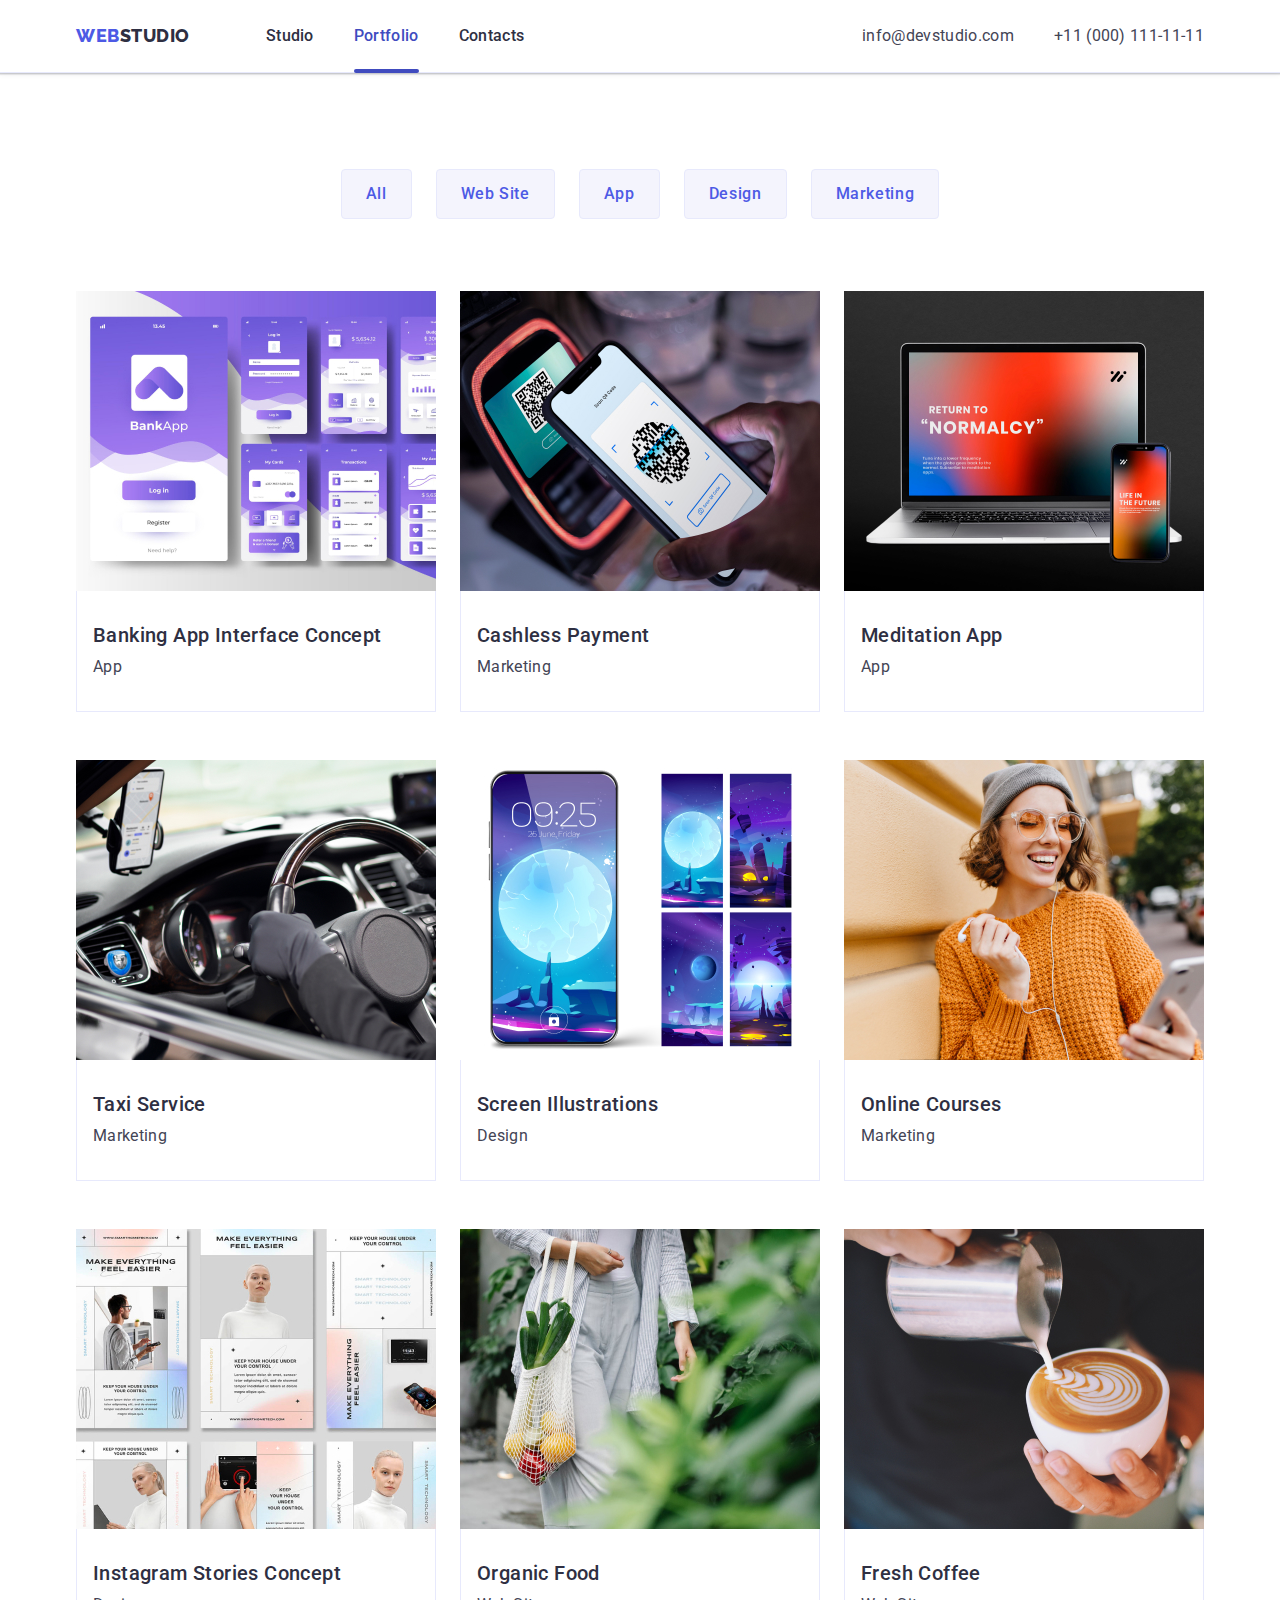
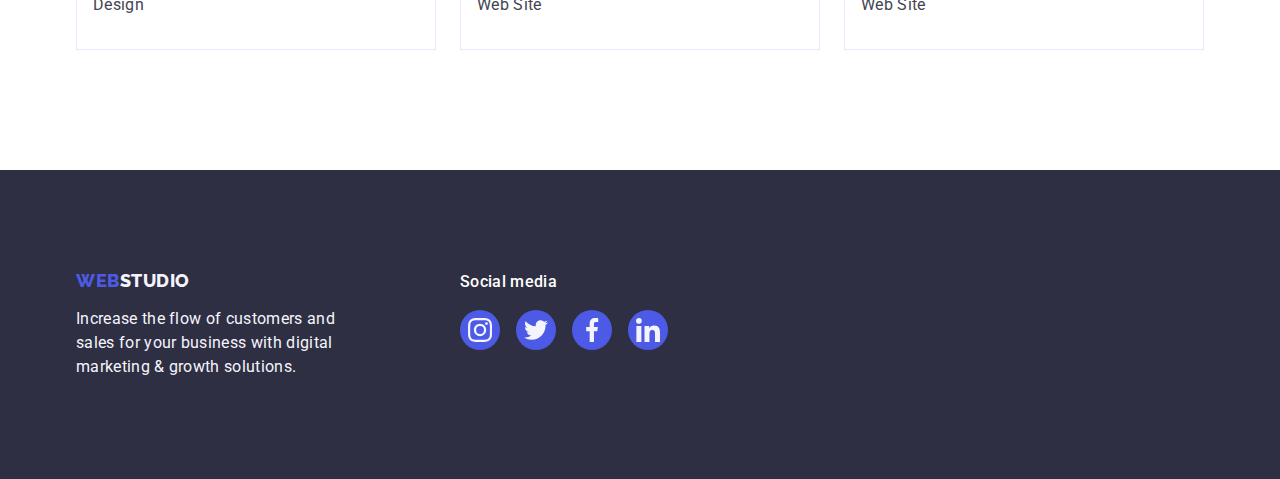
==== portfolio.html @ 48641152 "Initial commit" ====
<!DOCTYPE html>
<html lang="en">
  <head>
    <meta charset="UTF-8" />
    <meta http-equiv="X-UA-Compatible" content="IE=edge" />
    <meta name="viewport" content="width=device-width, initial-scale=1.0" />
    <title>Portfolio</title>
    <link rel="preconnect" href="https://fonts.googleapis.com" />
    <link rel="preconnect" href="https://fonts.gstatic.com" crossorigin />
    <link
      href="https://fonts.googleapis.com/css2?family=Raleway:wght@800&family=Roboto:wght@400;500;700&display=swap"
      rel="stylesheet"
    />
    <link
      rel="stylesheet"
      href="https://cdnjs.cloudflare.com/ajax/libs/modern-normalize/1.1.0/modern-normalize.min.css"
    />
    <style>
      .overlay-card {
        opacity: 0;
      }
    </style>
    <link rel="stylesheet" href="./css/styles.css" />
  </head>
  <body>
    <header class="header">
      <div class="container">
        <nav class="nav">
          <a class="logo link" href="./index.html"
            >WEB<span class="color">Studio</span></a
          >
          <ul class="list">
            <li>
              <a class="menu link" href="./index.html">Studio</a>
            </li>
            <li>
              <a class="menu link current-page" href="./portfolio.html"
                >Portfolio</a
              >
            </li>
            <li>
              <a class="menu link" href="">Contacts</a>
            </li>
          </ul>
        </nav>
        <address class="contact">
          <ul class="list">
            <li>
              <a class="link" href="mailto:info@devstudio.com"
                >info@devstudio.com</a
              >
            </li>
            <li>
              <a class="link" href="tel:+110001111111">+11 (000) 111-11-11</a>
            </li>
          </ul>
        </address>
      </div>
    </header>
    <main>
      <section class="section prj">
        <div class="container portfolio">
          <h1 class="hidden">WebStudio Projects</h1>
          <ul class="list">
            <li><button class="filter" type="button">All</button></li>
            <li><button class="filter" type="button">Web Site</button></li>
            <li><button class="filter" type="button">App</button></li>
            <li><button class="filter" type="button">Design</button></li>
            <li><button class="filter" type="button">Marketing</button></li>
          </ul>
          <ul class="list projects">
            <li class="card">
              <a class="card-link link" href="">
                <div class="card-wrapper">
                  <img
                    src="./images/bankapp.jpg"
                    alt="Banking App Interface Concept"
                  />
                  <p class="overlay-card">
                    14 Stylish and User-Friendly App Design Concepts · Task
                    Manager App · Calorie Tracker App · Exotic Fruit Ecommerce
                    App · Cloud Storage App
                  </p>
                </div>

                <div class="card-data">
                  <h2 class="list-title">Banking App Interface Concept</h2>
                  <p class="type">App</p>
                </div></a
              >
            </li>
            <li class="card">
              <a class="card-link link" href="">
                <div class="card-wrapper">
                  <img src="./images/cashpay.jpg" alt="Cashless Payment" />
                  <p class="overlay-card">
                    14 Stylish and User-Friendly App Design Concepts · Task
                    Manager App · Calorie Tracker App · Exotic Fruit Ecommerce
                    App · Cloud Storage App
                  </p>
                </div>
                <div class="card-data">
                  <h2 class="list-title">Cashless Payment</h2>
                  <p class="type">Marketing</p>
                </div></a
              >
            </li>
            <li class="card">
              <a class="card-link link" href=""
                ><div class="card-wrapper">
                  <img src="./images/medapp.jpg" alt="Meditation App" />
                  <p class="overlay-card">
                    14 Stylish and User-Friendly App Design Concepts · Task
                    Manager App · Calorie Tracker App · Exotic Fruit Ecommerce
                    App · Cloud Storage App
                  </p>
                </div>
                <div class="card-data">
                  <h2 class="list-title">Meditation App</h2>
                  <p class="type">App</p>
                </div></a
              >
            </li>
            <li class="card">
              <a class="card-link link" href=""
                ><div class="card-wrapper">
                  <img src="./images/taxiserv.jpg" alt="Taxi Service" />
                  <p class="overlay-card">
                    14 Stylish and User-Friendly App Design Concepts · Task
                    Manager App · Calorie Tracker App · Exotic Fruit Ecommerce
                    App · Cloud Storage App
                  </p>
                </div>
                <div class="card-data">
                  <h2 class="list-title">Taxi Service</h2>
                  <p class="type">Marketing</p>
                </div></a
              >
            </li>
            <li class="card">
              <a class="card-link link" href=""
                ><div class="card-wrapper">
                  <img
                    src="./images/screenill.jpg"
                    alt="Screen Illustrations"
                  />
                  <p class="overlay-card">
                    14 Stylish and User-Friendly App Design Concepts · Task
                    Manager App · Calorie Tracker App · Exotic Fruit Ecommerce
                    App · Cloud Storage App
                  </p>
                </div>
                <div class="card-data">
                  <h2 class="list-title">Screen Illustrations</h2>
                  <p class="type">Design</p>
                </div>
              </a>
            </li>
            <li class="card">
              <a class="card-link link" href=""
                ><div class="card-wrapper">
                  <img src="./images/onlinecourse.jpg" alt="Online Courses" />
                  <p class="overlay-card">
                    14 Stylish and User-Friendly App Design Concepts · Task
                    Manager App · Calorie Tracker App · Exotic Fruit Ecommerce
                    App · Cloud Storage App
                  </p>
                </div>
                <div class="card-data">
                  <h2 class="list-title">Online Courses</h2>
                  <p class="type">Marketing</p>
                </div>
              </a>
            </li>
            <li class="card">
              <a class="card-link link" href=""
                ><div class="card-wrapper">
                  <img
                    src="./images/instastories.jpg"
                    alt="Instagram Stories Concept"
                  />
                  <p class="overlay-card">
                    14 Stylish and User-Friendly App Design Concepts · Task
                    Manager App · Calorie Tracker App · Exotic Fruit Ecommerce
                    App · Cloud Storage App
                  </p>
                </div>
                <div class="card-data">
                  <h2 class="list-title">Instagram Stories Concept</h2>
                  <p class="type">Design</p>
                </div>
              </a>
            </li>
            <li class="card">
              <a class="card-link link" href=""
                ><div class="card-wrapper">
                  <img src="./images/orgfood.jpg" alt="Organic Food" />
                  <p class="overlay-card">
                    14 Stylish and User-Friendly App Design Concepts · Task
                    Manager App · Calorie Tracker App · Exotic Fruit Ecommerce
                    App · Cloud Storage App
                  </p>
                </div>
                <div class="card-data">
                  <h2 class="list-title">Organic Food</h2>
                  <p class="type">Web Site</p>
                </div>
              </a>
            </li>
            <li class="card">
              <a class="card-link link" href=""
                ><div class="card-wrapper">
                  <img src="./images/frcoffee.jpg" alt="Fresh Coffee" />
                  <p class="overlay-card">
                    14 Stylish and User-Friendly App Design Concepts · Task
                    Manager App · Calorie Tracker App · Exotic Fruit Ecommerce
                    App · Cloud Storage App
                  </p>
                </div>
                <div class="card-data">
                  <h2 class="list-title">Fresh Coffee</h2>
                  <p class="type">Web Site</p>
                </div>
              </a>
            </li>
          </ul>
        </div>
      </section>
    </main>
    <footer class="footer">
      <div class="container">
        <div class="container-logo">
          <a class="logo link" href="./index.html"
            >WEB<span class="color">Studio</span></a
          >
          <p class="text">
            Increase the flow of customers and sales for your business with
            digital marketing & growth solutions.
          </p>
        </div>
        <div class="container-footer-social">
          <p class="social-media">Social media</p>
          <ul class="list footer-social">
            <li class="footer-social-item">
              <a
                class="footer-social-link"
                href="https://instagram.com/"
                target="_blank"
                rel="noopener noreferrer"
                ><svg class="footer-social-icon" width="24" height="24">
                  <use href="./images/icons.svg#icon-instagram"></use>
                </svg>
              </a>
            </li>
            <li class="footer-social-item">
              <a
                class="footer-social-link"
                href="https://twitter.com/"
                target="_blank"
                rel="noopener noreferrer"
                ><svg class="footer-social-icon" width="24" height="24">
                  <use href="./images/icons.svg#icon-twitter"></use>
                </svg>
              </a>
            </li>
            <li class="footer-social-item">
              <a
                class="footer-social-link"
                href="https://facebook.com/"
                target="_blank"
                rel="noopener noreferrer"
                ><svg class="footer-social-icon" width="24" height="24">
                  <use href="./images/icons.svg#icon-facebook"></use>
                </svg>
              </a>
            </li>
            <li class="footer-social-item">
              <a
                class="footer-social-link"
                href="https://linkedin.com/"
                target="_blank"
                rel="noopener noreferrer"
                ><svg class="footer-social-icon" width="24" height="24">
                  <use href="./images/icons.svg#icon-linkedin"></use>
                </svg>
              </a>
            </li>
          </ul>
        </div>
      </div>
    </footer>
  </body>
</html>
---- css/styles.css ----
/* 
OCEAN #404BBF
NAVYBLUE #2E2F42 
SLATE #434455
WHITE #ffffff
IRIS #4D5AE5 
CLOUD #F4F4FD
CORNFLOWER #e7e9fc
LIGHT SLATE #8E8F99
GREEN #31D0AA
*/

:root {
  --modal-bg-color: #fcfcfc;
  --main-color-text: #434455;
  --secondary-color-text: #2e2f42;
  --third-color-text: #f4f4fd;
  --alt-color: #ffffff;
  --alt-secondary-color-text: #4d5ae5;
  --alt-secondary-color-btn: #404bbf;
  --secondary-color-btn: #e7e9fc;
  --main-logo-icon-color: #8e8f99;
  --secondary-logo-icon-color: #404bbf;
  --secondary-social-icon-color: #31d0aa;
  --transition-dur-tfunc: 250ms cubic-bezier(0.4, 0, 0.2, 1);
}

h1,
h2,
h3,
h4,
h5,
h6,
p,
ul {
  margin: 0;
  padding: 0;
}

img {
  display: block;
}

body {
  background-color: var(--alt-color);
  color: #434455;

  font-family: 'Roboto', sans-serif;
  font-style: normal;
  font-weight: 400;
  font-size: 16px;
  line-height: 1.5;

  letter-spacing: 0.02em;
}

.container {
  width: 1158px;
  padding: 0 15px;
  margin-left: auto;
  margin-right: auto;

  text-align: center;
}

.list {
  list-style: none;
}

.hidden {
  display: none;
}

/* ==================== Header ==================== */
.header .container {
  align-items: center;
  display: flex;
}

.header {
  border-bottom: 1px solid #e7e9fc;
  box-shadow: 0px 2px 1px rgba(46, 47, 66, 0.08),
    0px 1px 1px rgba(46, 47, 66, 0.16), 0px 1px 6px rgba(46, 47, 66, 0.08);
}

.nav {
  display: flex;
  align-items: center;
}

.nav .list {
  display: flex;
  flex-direction: row;
  align-items: flex-start;
  /* padding: 24px 0; */
  gap: 40px;
}

.nav .menu {
  padding: 24px 0;
  color: var(--secondary-color-text);
  text-decoration: none;

  font-weight: 500;
  /* identical to box height, or 150% */
}

nav .link {
  transition: color var(--transition-dur-tfunc);
}

.contact {
  margin-left: auto;
}

.contact .link {
  color: var(--main-color-text);
  text-decoration: none;

  font-style: normal;
  transition: color var(--transition-dur-tfunc);
}

.contact .list {
  display: flex;
  padding: 24px 0;
  gap: 40px;
}

.header .logo {
  margin-right: 76px;
  color: var(--alt-secondary-color-text);

  text-decoration: none;

  font-family: 'Raleway', sans-serif;
  font-style: normal;
  font-weight: 800;
  font-size: 18px;
  line-height: 1.17;
  /* identical to box height, or 117% */

  letter-spacing: 0.03em;
  text-transform: uppercase;
}
.logo .color {
  color: var(--secondary-color-text);
}

.nav .link:hover,
.contact .link:hover,
.nav .link:focus,
.contact .link:focus {
  color: var(--alt-secondary-color-btn);
}

.menu.link {
  position: relative;
}

.nav .menu.current-page {
  color: var(--alt-secondary-color-btn);
}

.current-page::after {
  display: block;
  position: absolute;
  bottom: -4px;
  right: 0;
  content: '';
  width: 100%;
  height: 4px;

  background-color: var(--alt-secondary-color-btn);
  border-radius: 2px;
}

/* ==================== Hero ==================== */
.hero .container {
  display: flex;
  flex-direction: column;
  align-items: center;
}

.hero {
  padding: 188px 0;
  background-image: linear-gradient(
      rgba(46, 47, 66, 0.7),
      rgba(46, 47, 66, 0.7)
    ),
    url(../images/people-office.jpg);
  background-repeat: no-repeat;
  background-position: center;
  background-size: cover;
  /* background-color: rgba(46, 47, 66, 0.7); */
  max-width: 1440px;
  margin-left: auto;
  margin-right: auto;
  text-align: center;
}
.hero-title {
  max-width: 496px;
  color: var(--alt-color);

  font-weight: 700;
  font-size: 56px;
  line-height: 1.07;
  /* or 107% */

  text-align: center;
  letter-spacing: 0.02em;
}

.hero .btn {
  display: block;
  min-width: 169px;

  padding: 16px 32px;
  border: 0;
  border-radius: 4px;

  margin-top: 48px;
  color: var(--alt-color);
  background-color: var(--alt-secondary-color-text);
  cursor: pointer;
  font-family: 'Roboto', sans-serif;
  font-weight: 500;
  font-size: 16px;
  line-height: 1.5;
  /* identical to box height, or 150% */
  letter-spacing: 0.04em;

  transition: background-color var(--transition-dur-tfunc);
}

.hero .btn:hover,
.hero .btn:focus {
  background-color: var(--alt-secondary-color-btn);
}

/* ==================== Section ==================== */

.section {
  padding-top: 120px;
}

.section-title {
  margin-bottom: 72px;
  color: var(--secondary-color-text);

  font-weight: 700;
  font-size: 36px;
  line-height: 1.11;
  /* identical to box height, or 111% */

  text-align: center;
  text-transform: capitalize;
  letter-spacing: 0.02em;
}

.section .list-title {
  color: var(--secondary-color-text);

  font-weight: 500;
  font-size: 20px;
  line-height: 1.2;
  /* identical to box height, or 120% */

  letter-spacing: 0.02em;
}

/* ==================== Activity ==================== */

.activity .list {
  display: flex;
  gap: 24px;
}

.activity .item {
  flex-basis: calc((100% - 72px) / 4);
}

.activity .item-text {
  width: 264px;
  text-align: left;
}

.activity .item-title {
  text-align: left;
  margin-bottom: 8px;
}

.activity-icon {
  width: 64px;
  height: 64px;
}

.icon-container {
  display: flex;
  background-color: var(--third-color-text);
  width: 264px;
  height: 112px;
  margin-bottom: 8px;
  border-radius: 4px;
  align-items: center;
  justify-content: center;
}

/* ==================== Products ==================== */
.products.section {
  padding-bottom: 120px;
}

.products .list {
  display: flex;
  gap: 24px;
}

.products .image {
  flex-basis: calc((100% - 48px) / 3);
}
/* ==================== Team ==================== */
.team {
  padding-top: 120px;
  padding-bottom: 120px;
  background-color: var(--third-color-text);
}

.team .list {
  display: flex;
  gap: 24px;
}

.team-personal {
  flex-basis: calc((100% - 72px) / 4);
  background-color: var(--alt-color);
  box-shadow: 0px 1px 6px rgba(46, 47, 66, 0.08),
    0px 1px 1px rgba(46, 47, 66, 0.16), 0px 2px 1px rgba(46, 47, 66, 0.08);
  border-radius: 0px 0px 4px 4px;
}

.team-personal .list-title {
  margin-bottom: 8px;
}

.data {
  padding: 32px 0;
  box-shadow: 0px 1px 6px rgba(46, 47, 66, 0.08),
    0px 1px 1px rgba(46, 47, 66, 0.16), 0px 2px 1px rgba(46, 47, 66, 0.08);
  border-radius: 0px 0px 4px 4px;
}

.prof {
  font-size: 16px;
}

.social {
  margin-top: 8px;
  gap: 24px;
  justify-content: center;
}

.social-item {
  width: 40px;
  height: 40px;
}

.social-links {
  display: flex;
  background-color: var(--alt-secondary-color-text);
  width: 100%;
  height: 100%;
  justify-content: center;
  align-items: center;
  border-radius: 50%;
  transition: background-color var(--transition-dur-tfunc);
}

.social-links:hover,
.social-links:focus {
  background-color: var(--alt-secondary-color-btn);
}

.social-icon {
  fill: var(--third-color-text);
}

/* ==================== Customers ==================== */
.customers {
  padding-bottom: 120px;
}

.customers .section-title {
  line-height: 1.1;
}

.customers-item {
  flex-basis: calc((100% - 120px) / 6);
  height: 88px;
}

.customers .list {
  display: flex;
  gap: 24px;
}

.customers-link {
  display: flex;
  width: 100%;
  height: 100%;
  border: 1px solid var(--main-logo-icon-color);
  border-radius: 4px;
  align-items: center;
  justify-content: center;
  color: var(--main-logo-icon-color);

  transition: border var(--transition-dur-tfunc),
    color var(--transition-dur-tfunc);
}

.customers-icon {
  fill: currentColor;
}

.customers-link:hover,
.customers-link:focus {
  color: var(--secondary-logo-icon-color);
  border: 1px solid var(--secondary-logo-icon-color);
}

/* ==================== Footer ==================== */
.footer {
  display: flex;
  padding: 100px 0 100px 0;
  background-color: var(--secondary-color-text);
}

.footer .container {
  display: flex;
  align-items: baseline;
  text-align: start;
}

.container-logo {
  gap: 120px;
}

.footer .logo {
  display: inline-block;
  margin-bottom: 16px;
  color: var(--alt-secondary-color-text);
  text-decoration: none;

  font-family: 'Raleway', sans-serif;
  font-style: normal;
  font-weight: 800;
  font-size: 18px;
  line-height: 1.17;
  /* identical to box height, or 117% */

  letter-spacing: 0.03em;
  text-transform: uppercase;
}

.footer .color {
  color: var(--third-color-text);
}
.footer .text {
  width: 264px;
  color: var(--third-color-text);
}

.social-media {
  font-family: 'Roboto';
  font-style: normal;
  font-weight: 500;
  font-size: 16px;
  line-height: 1.5;
  /* identical to box height, or 150% */

  letter-spacing: 0.02em;

  color: var(--alt-color);

  margin-bottom: 16px;
}

.footer-social {
  display: flex;
  gap: 16px;
}

.footer-social-item {
  width: 40px;
  height: 40px;
}

.container-footer-social {
  margin-left: 120px;
}
.footer-social-link {
  display: flex;
  background-color: var(--alt-secondary-color-text);
  width: 100%;
  height: 100%;
  justify-content: center;
  align-items: center;
  border-radius: 50%;

  transition: background-color var(--transition-dur-tfunc);
}

.footer-social-link:hover,
.footer-social-link:focus {
  background-color: var(--secondary-social-icon-color);
}

.footer-social-icon {
  fill: var(--third-color-text);
}

.footer-subscribe {
  font-family: 'Roboto';
  font-style: normal;
  font-weight: 500;
  font-size: 16px;
  line-height: 1.5;
  /* identical to box height, or 150% */

  letter-spacing: 0.02em;

  color: var(--alt-color);

  margin-bottom: 16px;
}
/* ==================== Modal, Overlay ==================== */
.overlay {
  position: fixed;
  z-index: 100;
  top: 0;
  left: 0;
  width: 100vw;
  height: 100vh;
  background-color: rgba(46, 47, 66, 0.4);
  opacity: 1;
  transform: scale(1);
  transition: opacity var(--transition-dur-tfunc),
    transform var(--transition-dur-tfunc),
    visibility var(--transition-dur-tfunc);
}

.is-hidden {
  visibility: hidden;
  opacity: 0;
  pointer-events: none;
  transform: scale(1.2);
}

.modal {
  position: absolute;
  width: 408px;
  min-height: 584px;
  top: 50%;
  left: 50%;
  transform: translate(-50%, -50%);

  background-color: var(--modal-bg-color);
  box-shadow: 0px 1px 1px rgba(0, 0, 0, 0.14), 0px 1px 3px rgba(0, 0, 0, 0.12),
    0px 2px 1px rgba(0, 0, 0, 0.2);
  border-radius: 4px;
  transition: transform var(--transition-dur-tfunc);
}

.overlay.is-hidden .modal {
  transform: translate(0);
}

.modal-close-btn {
  position: absolute;
  top: 24px;
  right: 24px;
  display: flex;
  justify-content: center;
  align-items: center;
  width: 24px;
  height: 24px;
  padding: 0;

  background-color: var(--secondary-color-btn);
  border: 1px solid rgba(0, 0, 0, 0.1);
  border-radius: 50%;
}

.modal-close-btn:active {
  background-color: var(--alt-secondary-color-btn);
}

.close-btn {
  width: 8px;
  height: 8px;
}

.modal-close-btn:active .close-btn {
  fill: var(--alt-color);
}

/* ==================== Portfolio ==================== */
/* ==================== Filter ==================== */

.prj .list {
  justify-content: center;
  display: flex;
  gap: 24px;
}

.filter {
  padding: 12px 24px;
  color: var(--alt-secondary-color-text);
  background-color: var(--third-color-text);
  cursor: pointer;

  font-family: 'Roboto', sans-serif;
  font-style: normal;
  font-weight: 500;
  font-size: 16px;
  line-height: 1.5;

  /* identical to box height, or 150% */

  letter-spacing: 0.04em;
  border: 1px solid var(--secondary-color-btn);
  border-radius: 4px;

  transition: color var(--transition-dur-tfunc),
    background-color var(--transition-dur-tfunc),
    box-shadow var(--transition-dur-tfunc), border var(--transition-dur-tfunc);
}

.filter:hover,
.filter:focus {
  color: var(--alt-color);
  background-color: var(--alt-secondary-color-btn);
  border: 1px solid transparent;
  box-shadow: 0px 3px 1px rgba(0, 0, 0, 0.1), 0px 2px 1px rgba(0, 0, 0, 0.08),
    0px 2px 2px rgba(0, 0, 0, 0.12);
}

.list.projects {
  margin-top: 72px;
  row-gap: 48px;
}

/* ==================== List projects ==================== */
.projects {
  display: flex;
  flex-wrap: wrap;
}

.card {
  /* padding-bottom: 32px; */
  flex-basis: calc((100% - 48px) / 3);
  text-align: left;
}

.card-link {
  display: block;
  transition: box-shadow var(--transition-dur-tfunc);
}

.card-data {
  padding: 32px 16px;
  border: 1px solid var(--secondary-color-btn);
  border-top: none;
}

.card-wrapper {
  position: relative;
  overflow: hidden;
}

.card-link:hover,
.card-link:focus {
  box-shadow: 0px 1px 6px rgba(46, 47, 66, 0.08),
    0px 1px 1px rgba(46, 47, 66, 0.16), 0px 2px 1px rgba(46, 47, 66, 0.08);
}

.card .list-title {
  margin-bottom: 8px;
}

.list.projects .link,
.type {
  text-decoration: none;
  color: var(--main-color-text);

  letter-spacing: 0.02em;
}

.prj {
  padding: 96px 0 120px 0;
}

.overlay-card {
  position: absolute;
  top: 0;
  left: 0;
  width: 100%;
  height: 100%;
  transform: translate(0, 100%);
  transition: transform var(--transition-dur-tfunc);
  padding: 40px 32px 0;
  background-color: var(--alt-secondary-color-text);
  color: var(--third-color-text);

  overflow-y: auto;
}

/* ==================== Portfolio Overlay ==================== */

.card:hover .overlay-card {
  transform: translate(0, 0);
  opacity: 1;
}
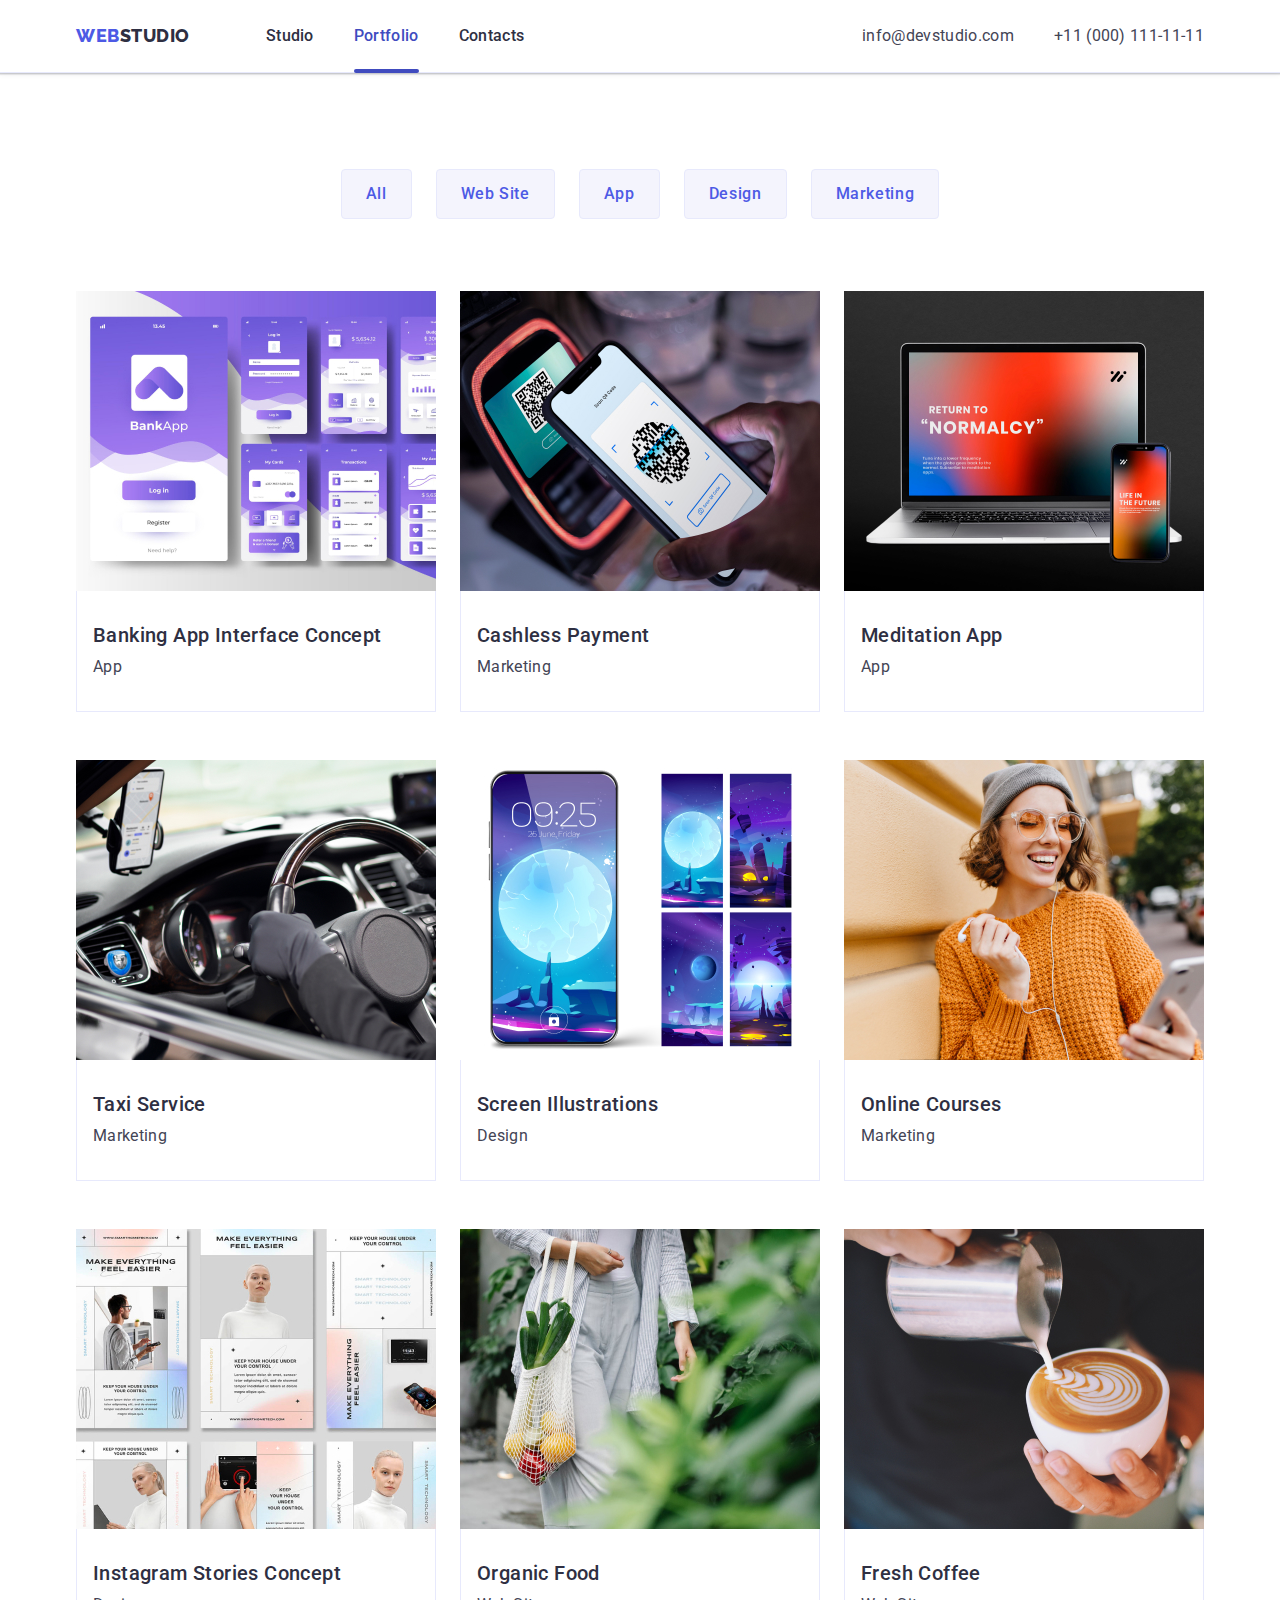
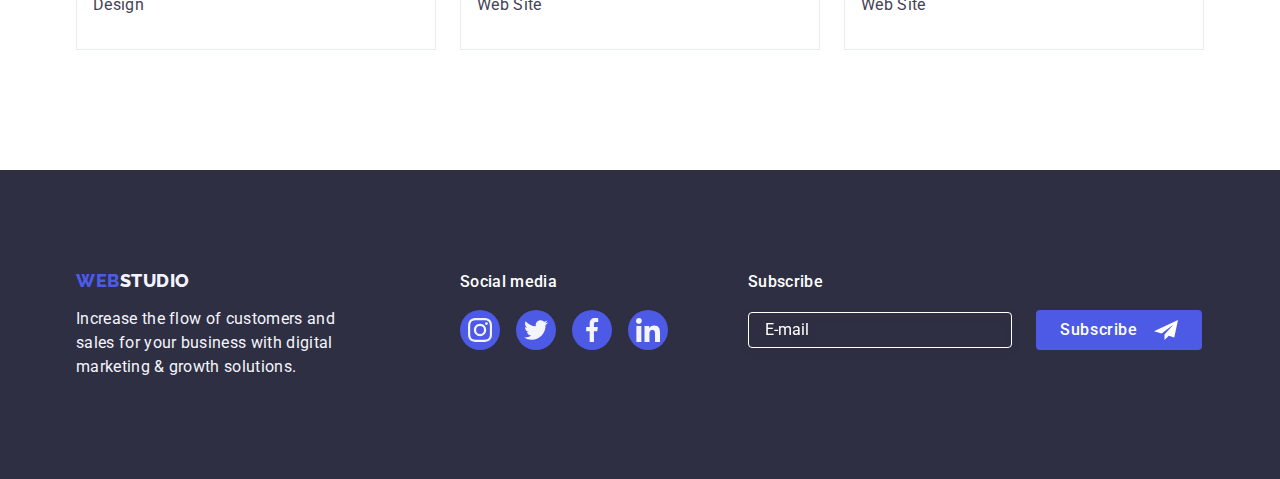
==== commit 765d570f: "add forms" ====
--- a/portfolio.html
+++ b/portfolio.html
@@ -287,6 +287,20 @@
             </li>
           </ul>
         </div>
+        <div class="container-footer-subscribe">
+          <p class="footer-subscribe">Subscribe</p>
+          <form class="form-footer-subscribe">
+            <label>
+              <input class="footer-input" type="email" placeholder="E-mail" />
+            </label>
+            <button class="footer-subscribe-btn" type="submit">
+              Subscribe
+              <svg class="footer-subscribe-icon" width="24" height="24">
+                <use href="./images/icons.svg#icon-subscribe"></use>
+              </svg>
+            </button>
+          </form>
+        </div>
       </div>
     </footer>
   </body>
--- a/css/styles.css
+++ b/css/styles.css
@@ -69,6 +69,17 @@
 
 .hidden {
   display: none;
+}
+
+.visually-hidden {
+  position: absolute;
+  width: 1px;
+  height: 1px;
+  margin: -1px;
+  padding: 0;
+  overflow: hidden;
+  border: 0;
+  clip: rect(0 0 0 0);
 }
 
 /* ==================== Header ==================== */
@@ -519,20 +530,68 @@
   fill: var(--third-color-text);
 }
 
+.container-footer-subscribe {
+  margin-left: 80px;
+}
+
+.form-footer-subscribe {
+  display: flex;
+  gap: 24px;
+  align-items: center;
+}
+
 .footer-subscribe {
-  font-family: 'Roboto';
-  font-style: normal;
   font-weight: 500;
-  font-size: 16px;
+  letter-spacing: 0.02em;
+
+  color: var(--alt-color);
+
+  margin-bottom: 16px;
+}
+
+.footer-input {
+  width: 264px;
+  padding: 8px 16px 8px 16px;
+
+  color: var(--alt-color);
+  background-color: transparent;
+  border: 1px solid var(--alt-color);
+  filter: drop-shadow(0px 4px 4px rgba(0, 0, 0, 0.15));
+  border-radius: 4px;
+  /* outline: none; */
+}
+
+.footer-input::placeholder {
+  color: var(--alt-color);
+}
+
+.footer-subscribe-btn {
+  display: flex;
+  justify-content: center;
+  align-items: center;
+  padding: 8px 24px 8px 24px;
+  border: none;
+  border-radius: 4px;
+  color: var(--alt-color);
+  background-color: var(--alt-secondary-color-text);
+
+  font-weight: 500;
   line-height: 1.5;
-  /* identical to box height, or 150% */
-
-  letter-spacing: 0.02em;
-
-  color: var(--alt-color);
-
-  margin-bottom: 16px;
-}
+  letter-spacing: 0.04em;
+
+  transition: background-color var(--transition-dur-tfunc);
+}
+
+.footer-subscribe-btn:hover,
+.footer-subscribe-btn:focus {
+  background-color: var(--alt-secondary-color-btn);
+}
+
+.footer-subscribe-icon {
+  fill: var(--alt-color);
+  margin-left: 16px;
+}
+
 /* ==================== Modal, Overlay ==================== */
 .overlay {
   position: fixed;
@@ -604,6 +663,158 @@
   fill: var(--alt-color);
 }
 
+.modal-toptext {
+  margin-top: 72px;
+  text-align: center;
+
+  font-weight: 500;
+  color: var(--secondary-color-text);
+}
+
+.modal-form {
+  display: flex;
+  flex-direction: column;
+  padding: 16px 24px 24px;
+}
+
+.modal-label {
+  margin-bottom: 4px;
+
+  font-weight: 400;
+  font-size: 12px;
+  line-height: calc(14 / 12);
+  letter-spacing: 0.01em;
+
+  color: var(--main-logo-icon-color);
+}
+
+.modal-wrapper {
+  position: relative;
+  margin-bottom: 8px;
+}
+
+.form-icon {
+  position: absolute;
+  top: 50%;
+  left: 16px;
+  transform: translateY(-50%);
+  fill: var(--secondary-color-text);
+
+  transition: fill var(--transition-dur-tfunc);
+}
+
+.modal-input:focus + .form-icon {
+  fill: var(--alt-secondary-color-text);
+}
+
+.modal-input {
+  width: 100%;
+  height: 40px;
+  padding-left: 38px;
+  /* font-size: 16px; */
+
+  border: 1px solid rgba(46, 47, 66, 0.4);
+  border-radius: 4px;
+  outline: solid transparent;
+  transition: border var(--transition-dur-tfunc);
+}
+
+.modal-comment {
+  height: 120px;
+  resize: none;
+  margin-bottom: 16px;
+  padding-top: 8px;
+  padding-left: 16px;
+
+  border: 1px solid rgba(46, 47, 66, 0.4);
+  border-radius: 4px;
+  outline: solid transparent;
+  transition: border var(--transition-dur-tfunc);
+}
+
+.modal-input:focus,
+.modal-comment:focus {
+  border: 1px solid var(--alt-secondary-color-text);
+}
+
+.modal-comment::placeholder {
+  font-weight: 400;
+  font-size: 12px;
+  line-height: calc(14 / 12);
+  /* identical to box height, or 117% */
+  letter-spacing: 0.04em;
+
+  color: rgba(46, 47, 66, 0.4);
+}
+
+.privacy-box {
+  display: flex;
+  align-items: center;
+}
+
+.modal-privacy {
+  display: flex;
+  align-items: center;
+  font-weight: 400;
+  font-size: 12px;
+  line-height: calc(14 / 12);
+  letter-spacing: 0.04em;
+  margin-left: 8px;
+
+  color: var(--main-logo-icon-color);
+}
+
+.modal-privacy::before {
+  display: block;
+  content: '';
+  width: 16px;
+  height: 16px;
+  margin-right: 8px;
+
+  cursor: pointer;
+
+  border: 1px solid rgba(46, 47, 66, 0.4);
+  border-radius: 2px;
+}
+
+.modal-checkbox:checked + .modal-privacy::before {
+  background-color: var(--alt-secondary-color-text);
+  background-image: url(../images/checked.svg);
+  outline: none;
+}
+
+.modal-checkbox:focus + .modal-privacy::before {
+  outline: 1px solid var(--alt-secondary-color-text);
+}
+
+.form-send-btn {
+  display: flex;
+  justify-content: center;
+  align-items: center;
+  min-width: 169px;
+  padding: 16px 32px;
+  margin: 24px auto 0;
+  border: none;
+  cursor: pointer;
+  border-radius: 4px;
+  color: var(--alt-color);
+  background-color: var(--alt-secondary-color-text);
+  box-shadow: 0px 4px 4px rgba(0, 0, 0, 0.15);
+
+  font-weight: 500;
+  font-size: 16px;
+  line-height: 1.5;
+  /* identical to box height, or 150% */
+  letter-spacing: 0.04em;
+
+  transition: background-color var(--transition-dur-tfunc);
+}
+
+.form-send-btn:hover,
+.form-send-btn:focus {
+  background-color: var(--alt-secondary-color-btn);
+}
+
 /* ==================== Portfolio ==================== */
 /* ==================== Filter ==================== */
 
